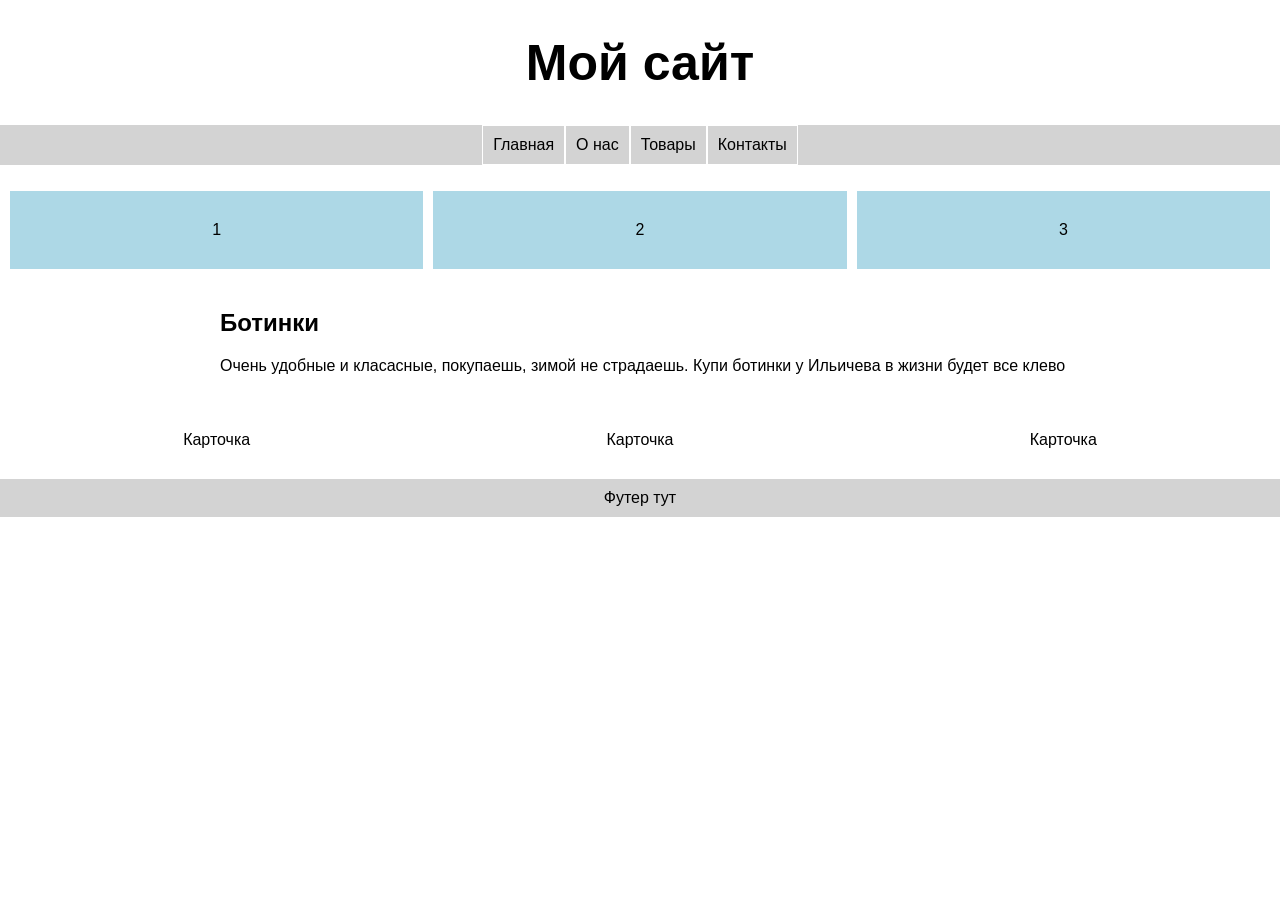
==== index.html @ dcf88fe5 "Add files via upload" ====
<!DOCTYPE html>
<html lang="ru">
<head>
    <meta charset="UTF-8">
    <title>Адаптивная страница</title>
    <link rel="stylesheet" href="style.css">
</head>
<body>

    <h1>Мой сайт</h1>

    <!-- Меню -->
    <ul class="menu">
        <li>Главная</li>
        <li>О нас</li>
        <li>Товары</li>
        <li>Контакты</li>
    </ul>

    <!-- Галерея -->
    <div class="gallery">
        <div class="box">1</div>
        <div class="box">2</div>
        <div class="box">3</div>
    </div>

    <!-- Product card -->
    <div class="product">
        <img src="https://via.placeholder.com/200" alt="">
        <div>
            <h2>Ботинки</h2>
            <p>Очень удобные и класасные, покупаешь, зимой не страдаешь. Купи ботинки у Ильичева в жизни будет все клево </p>
        </div>
    </div>

    <!-- Карточки -->
    <div class="cards">
        <div class="card">Карточка </div>
        <div class="card">Карточка </div>
        <div class="card">Карточка </div>
    </div>

    <footer>
        Футер тут
    </footer>

</body>
</html>
---- style.css ----
body {
    font-family: Arial;
    margin: 0;
}

/* ===== Задание 1 (адаптивный текст) ===== */

h1 {
    font-size: 20px;
    text-align: center;
}

@media (min-width: 576px) {
    h1 {
        font-size: 30px;
    }
}

@media (min-width: 768px) {
    h1 {
        font-size: 40px;
    }
}

@media (min-width: 1200px) {
    h1 {
        font-size: 50px;
    }
}

/* ===== Задание 2 (меню) ===== */

.menu {
    list-style: none;
    padding: 0;
    display: flex;
    flex-direction: column; /* мобилка */
    background: lightgray;
}

.menu li {
    padding: 10px;
    border: 1px solid rgb(255, 255, 255);
    text-align: center;
}

/* ПК */
@media (min-width: 768px) {
    .menu {
        flex-direction: row;
        justify-content: center;
    }
}

/* ===== Задание 3 (галерея) ===== */

.gallery {
    display: grid;
    grid-template-columns: 1fr; /* 1 колонка */
    gap: 10px;
    padding: 10px;
}

.box {
    background: lightblue;
    padding: 30px;
    text-align: center;
}

/* 2 колонки */
@media (min-width: 576px) {
    .gallery {
        grid-template-columns: 1fr 1fr;
    }
}

/* 3 колонки */
@media (min-width: 992px) {
    .gallery {
        grid-template-columns: 1fr 1fr 1fr;
    }
}

/* ===== Задание 4 (product-card) ===== */

.product {
    display: flex;
    gap: 10px;
    padding: 10px;
}

.product img {
    width: 200px;
}

/* телефон */
@media (max-width: 767px) {
    .product {
        flex-direction: column;
        text-align: center;
    }

    .product img {
        width: 120px;
    }
}

/* ===== Задание 5 (карточки) ===== */

.cards {
    display: grid;
    grid-template-columns: 1fr;
    gap: 10px;
    padding: 10px;
}

.card {
    background: rgb(255, 255, 255);
    padding: 20px;
    text-align: center;
}

/* 3 в ряд */
@media (min-width: 768px) {
    .cards {
        grid-template-columns: 1fr 1fr 1fr;
    }
}

footer {
    background: lightgray;
    text-align: center;
    padding: 10px;
}
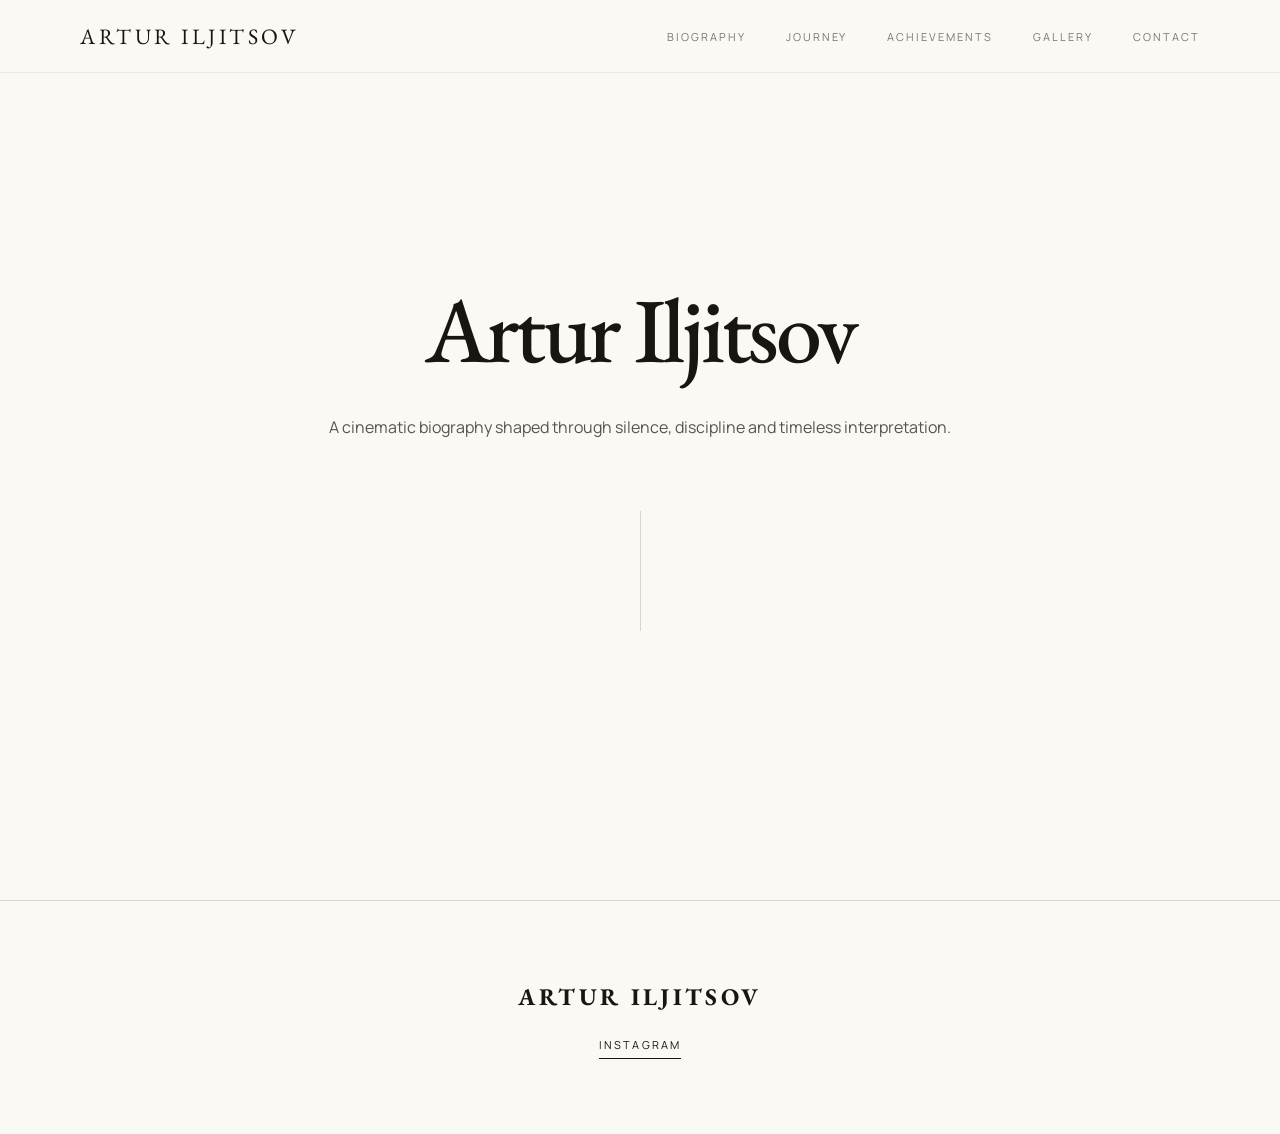
==== commit 71555be7: "Add files via upload" ====
--- a/index.html
+++ b/index.html
@@ -1,48 +1,198 @@
-<!DOCTYPE html>
-<html lang="ru">
-<head>
-    <meta charset="UTF-8">
-    <title>Адаптивная страница</title>
-    <link rel="stylesheet" href="style.css">
-</head>
-<body>
-
-    <h1>Мой сайт</h1>
-
-    <!-- Меню -->
-    <ul class="menu">
-        <li>Главная</li>
-        <li>О нас</li>
-        <li>Товары</li>
-        <li>Контакты</li>
-    </ul>
-
-    <!-- Галерея -->
-    <div class="gallery">
-        <div class="box">1</div>
-        <div class="box">2</div>
-        <div class="box">3</div>
-    </div>
-
-    <!-- Product card -->
-    <div class="product">
-        <img src="https://via.placeholder.com/200" alt="">
-        <div>
-            <h2>Ботинки</h2>
-            <p>Очень удобные и класасные, покупаешь, зимой не страдаешь. Купи ботинки у Ильичева в жизни будет все клево </p>
-        </div>
-    </div>
-
-    <!-- Карточки -->
-    <div class="cards">
-        <div class="card">Карточка </div>
-        <div class="card">Карточка </div>
-        <div class="card">Карточка </div>
-    </div>
-
-    <footer>
-        Футер тут
-    </footer>
-
-</body>
+<!DOCTYPE html>
+<html lang="ru">
+<head>
+  <meta charset="UTF-8" />
+  <meta name="viewport" content="width=device-width, initial-scale=1.0"/>
+  <title>Artur Iljitsov</title>
+
+  <link rel="preconnect" href="https://fonts.googleapis.com">
+  <link rel="preconnect" href="https://fonts.gstatic.com" crossorigin>
+  <link href="https://fonts.googleapis.com/css2?family=EB+Garamond:wght@400;500;600&family=Manrope:wght@300;400;500;600&display=swap" rel="stylesheet">
+
+  <style>
+    :root{
+      --bg:#fbf9f4;
+      --text:#181512;
+      --muted:#7e756f;
+      --line:#d8d3cd;
+      --gold:#775a19;
+    }
+
+    *{
+      margin:0;
+      padding:0;
+      box-sizing:border-box;
+    }
+
+    body{
+      background:var(--bg);
+      color:var(--text);
+      font-family:'Manrope',sans-serif;
+      overflow-x:hidden;
+    }
+
+    .container{
+      max-width:1280px;
+      margin:0 auto;
+      padding:0 80px;
+    }
+
+    header{
+      position:fixed;
+      top:0;
+      width:100%;
+      backdrop-filter:blur(12px);
+      background:rgba(251,249,244,.88);
+      border-bottom:1px solid rgba(0,0,0,.06);
+      z-index:100;
+    }
+
+    .header-inner{
+      height:72px;
+      display:flex;
+      align-items:center;
+      justify-content:space-between;
+    }
+
+    .logo{
+      font-family:'EB Garamond',serif;
+      font-size:22px;
+      letter-spacing:.16em;
+      text-transform:uppercase;
+    }
+
+    nav{
+      display:flex;
+      gap:40px;
+    }
+
+    nav a{
+      text-decoration:none;
+      color:var(--muted);
+      font-size:11px;
+      letter-spacing:.18em;
+      text-transform:uppercase;
+    }
+
+    .hero{
+      min-height:100vh;
+      display:flex;
+      align-items:center;
+      justify-content:center;
+      text-align:center;
+    }
+
+    .hero h1{
+      font-family:'EB Garamond',serif;
+      font-size:92px;
+      font-weight:500;
+      letter-spacing:-0.04em;
+      margin-bottom:24px;
+    }
+
+    .hero p{
+      max-width:650px;
+      margin:0 auto;
+      line-height:1.8;
+      color:#5b534d;
+    }
+
+    .line{
+      width:1px;
+      height:120px;
+      background:var(--line);
+      margin:70px auto 0;
+    }
+
+    footer{
+      border-top:1px solid var(--line);
+      padding:80px 0;
+      text-align:center;
+    }
+
+    footer h2{
+      font-family:'EB Garamond',serif;
+      letter-spacing:.14em;
+      margin-bottom:20px;
+      text-transform:uppercase;
+    }
+
+    footer a{
+      text-decoration:none;
+      color:var(--text);
+      font-size:11px;
+      letter-spacing:.2em;
+      text-transform:uppercase;
+      border-bottom:1px solid var(--text);
+      padding-bottom:6px;
+    }
+
+    @media(max-width:768px){
+      .container{
+        padding:0 20px;
+      }
+
+      nav{
+        gap:16px;
+      }
+
+      nav a{
+        font-size:9px;
+      }
+
+      .hero h1{
+        font-size:48px;
+      }
+    }
+  </style>
+</head>
+
+<body>
+
+<header>
+  <div class="container">
+    <div class="header-inner">
+
+      <div class="logo">
+        Artur Iljitsov
+      </div>
+
+      <nav>
+        <a href="#">Biography</a>
+        <a href="#">Journey</a>
+        <a href="#">Achievements</a>
+        <a href="#">Gallery</a>
+        <a href="#">Contact</a>
+      </nav>
+
+    </div>
+  </div>
+</header>
+
+<section class="hero">
+  <div class="container">
+
+    <h1>Artur Iljitsov</h1>
+
+    <p>
+      A cinematic biography shaped through silence,
+      discipline and timeless interpretation.
+    </p>
+
+    <div class="line"></div>
+
+  </div>
+</section>
+
+<footer>
+  <div class="container">
+
+    <h2>Artur Iljitsov</h2>
+
+    <a href="#">Instagram</a>
+
+  </div>
+</footer>
+
+</body>
 </html>
